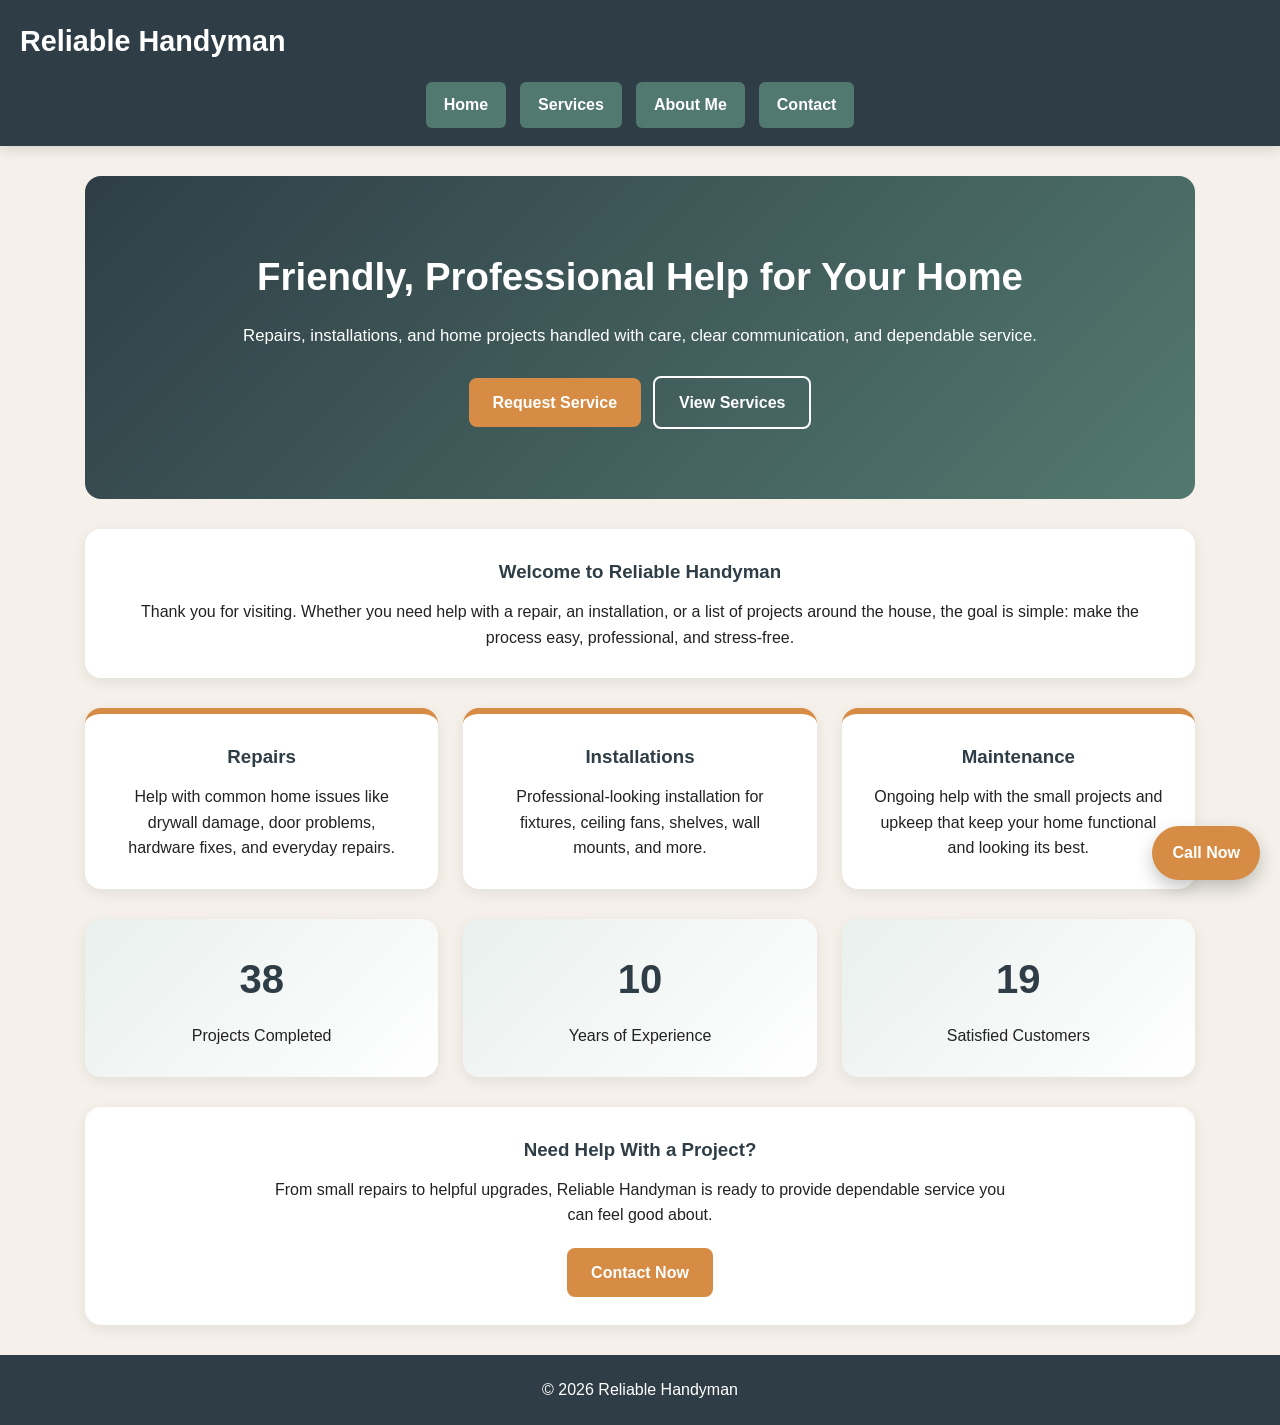
==== index.html @ 0f682077 "handymantemplate" ====
<!DOCTYPE html>
<html lang="en">
<head>
    <meta charset="UTF-8">
    <meta name="viewport" content="width=device-width, initial-scale=1.0">
    <title>Reliable Handyman | Home</title>
    <meta name="description" content="Reliable handyman services for repairs, installations, and home projects.">
    <link rel="stylesheet" href="styles/main.css">
    <script src="js/main.js" defer></script>
</head>
<body>
    <header>
        <div class="header-top">
            <div class="logo">
                <h1>Reliable Handyman</h1>
            </div>

            <button id="menu-button" aria-label="Open navigation menu">Menu</button>
        </div>

        <nav id="nav-menu">
            <a href="index.html">Home</a>
            <a href="services.html">Services</a>
            <a href="about.html">About Me</a>
            <a href="contact.html">Contact</a>
        </nav>
    </header>

    <main>
        <section class="hero reveal">
            <div class="hero-content">
                <h2>Friendly, Professional Help for Your Home</h2>
                <p>
                    Repairs, installations, and home projects handled with care,
                    clear communication, and dependable service.
                </p>
                <div class="hero-buttons">
                    <a class="button" href="contact.html">Request Service</a>
                    <a class="button button-outline-light" href="services.html">View Services</a>
                </div>
            </div>
        </section>

        <section class="intro-box reveal">
            <h3>Welcome to Reliable Handyman</h3>
            <p>
                Thank you for visiting. Whether you need help with a repair, an installation,
                or a list of projects around the house, the goal is simple:
                make the process easy, professional, and stress-free.
            </p>
        </section>

        <section class="home-cards reveal">
            <div class="home-card">
                <h3>Repairs</h3>
                <p>
                    Help with common home issues like drywall damage, door problems,
                    hardware fixes, and everyday repairs.
                </p>
            </div>

            <div class="home-card">
                <h3>Installations</h3>
                <p>
                    Professional-looking installation for fixtures, ceiling fans,
                    shelves, wall mounts, and more.
                </p>
            </div>

            <div class="home-card">
                <h3>Maintenance</h3>
                <p>
                    Ongoing help with the small projects and upkeep that keep your
                    home functional and looking its best.
                </p>
            </div>
        </section>

        <section class="stats-section reveal">
            <div class="stat-box">
                <h3 class="counter" data-target="150">0</h3>
                <p>Projects Completed</p>
            </div>

            <div class="stat-box">
                <h3 class="counter" data-target="10">0</h3>
                <p>Years of Experience</p>
            </div>

            <div class="stat-box">
                <h3 class="counter" data-target="100">0</h3>
                <p>Satisfied Customers</p>
            </div>
        </section>

        <section class="cta-box reveal">
            <h3>Need Help With a Project?</h3>
            <p>
                From small repairs to helpful upgrades, Reliable Handyman is ready
                to provide dependable service you can feel good about.
            </p>
            <a class="button" href="contact.html">Contact Now</a>
        </section>
    </main>

    <footer>
        <p>&copy; 2026 Reliable Handyman</p>
    </footer>

    <a href="tel:5551234567" class="floating-call">Call Now</a>
</body>
</html>
---- styles/main.css ----
* {
    margin: 0;
    padding: 0;
    box-sizing: border-box;
}

html {
    scroll-behavior: smooth;
}

body {
    font-family: Arial, sans-serif;
    background-color: #f5f1ea;
    color: #222222;
    line-height: 1.6;
}

/* HEADER */
header {
    position: sticky;
    top: 0;
    z-index: 1000;
    background-color: #2f3e46;
    color: white;
    box-shadow: 0 4px 12px rgba(0, 0, 0, 0.12);
}

.header-top {
    display: flex;
    justify-content: space-between;
    align-items: center;
    padding: 18px 20px;
}

.logo h1 {
    font-size: 1.8rem;
}

#menu-button {
    background-color: #d68c45;
    color: white;
    border: none;
    padding: 10px 18px;
    font-size: 1rem;
    border-radius: 6px;
    cursor: pointer;
}

#menu-button:hover {
    background-color: #b97333;
}

nav {
    display: none;
    padding: 0 20px 18px;
}

nav a {
    display: block;
    text-decoration: none;
    color: white;
    background-color: #52796f;
    padding: 12px;
    border-radius: 6px;
    margin-top: 10px;
    font-weight: bold;
    text-align: center;
}

nav a:hover {
    background-color: #3d5a52;
}

/* MAIN */
main {
    max-width: 1150px;
    margin: 30px auto;
    padding: 0 20px;
}

/* HERO SECTIONS */
.hero,
.page-hero {
    background: linear-gradient(135deg, #2f3e46, #52796f);
    color: white;
    text-align: center;
    padding: 70px 20px;
    border-radius: 16px;
    margin-bottom: 30px;
}

.hero h2,
.page-hero h2 {
    font-size: 2.4rem;
    margin-bottom: 15px;
}

.hero p,
.page-hero p {
    max-width: 800px;
    margin: 0 auto 25px auto;
    font-size: 1.05rem;
    line-height: 1.7;
}

.hero-buttons {
    display: flex;
    flex-direction: column;
    gap: 12px;
    align-items: center;
}

/* BUTTONS */
.button {
    display: inline-block;
    background-color: #d68c45;
    color: white;
    text-decoration: none;
    padding: 12px 24px;
    border-radius: 8px;
    font-weight: bold;
    transition: background-color 0.3s ease, transform 0.3s ease;
}

.button:hover {
    background-color: #b97333;
    transform: translateY(-2px);
}

.button-outline-light {
    background-color: transparent;
    border: 2px solid white;
}

.button-outline-light:hover {
    background-color: rgba(255, 255, 255, 0.12);
}

/* GENERAL BOXES */
.intro-box,
.cta-box,
.info-box,
.form-box,
.process-section,
.stat-box,
.home-card {
    background-color: white;
    border-radius: 16px;
    padding: 28px;
    box-shadow: 0 4px 14px rgba(0, 0, 0, 0.08);
}

.intro-box,
.cta-box,
.process-section {
    margin-bottom: 30px;
}

.intro-box,
.cta-box {
    text-align: center;
}

.intro-box h3,
.cta-box h3,
.info-box h3,
.form-box h3,
.process-section h3,
.home-card h3,
.stat-box h3 {
    color: #2f3e46;
    margin-bottom: 12px;
}

.cta-box p {
    max-width: 760px;
    margin: 0 auto 20px auto;
}

/* HOME CARDS */
.home-cards {
    display: grid;
    grid-template-columns: 1fr;
    gap: 25px;
    margin-bottom: 30px;
}

.home-card {
    text-align: center;
    border-top: 6px solid #d68c45;
    transition: transform 0.35s ease, box-shadow 0.35s ease;
}

.home-card:hover {
    transform: translateY(-8px);
    box-shadow: 0 10px 20px rgba(0, 0, 0, 0.14);
}

/* SERVICES GRID */
.services-grid {
    display: grid;
    grid-template-columns: 1fr;
    gap: 25px;
    margin-bottom: 30px;
}

.service-card {
    display: block;
    text-decoration: none;
    color: #222222;
    background-color: white;
    border-radius: 16px;
    padding: 28px;
    box-shadow: 0 4px 14px rgba(0, 0, 0, 0.08);
    border-top: 6px solid #d68c45;
    transition: transform 0.4s ease, box-shadow 0.4s ease;
}

.service-card h3 {
    color: #2f3e46;
    margin-bottom: 12px;
}

.service-card:hover {
    transform: translateY(-10px) scale(1.03);
    box-shadow: 0 12px 25px rgba(0, 0, 0, 0.15);
}

/* STATS */
.stats-section {
    display: grid;
    grid-template-columns: 1fr;
    gap: 25px;
    margin-bottom: 30px;
}

.stat-box {
    text-align: center;
    background: linear-gradient(135deg, #e9f0ed, #ffffff);
}

.counter {
    font-size: 2.5rem;
    color: #d68c45;
}

/* PROCESS */
.process-grid {
    display: grid;
    grid-template-columns: 1fr;
    gap: 20px;
    margin-top: 20px;
}

.process-card {
    background-color: #f7f7f7;
    border-radius: 14px;
    padding: 24px;
    text-align: center;
}

.process-card h4 {
    color: #2f3e46;
    margin-bottom: 10px;
}

.step-number {
    display: inline-flex;
    align-items: center;
    justify-content: center;
    width: 46px;
    height: 46px;
    border-radius: 50%;
    background-color: #d68c45;
    color: white;
    font-weight: bold;
    margin-bottom: 14px;
}

/* TWO COLUMN GRID */
.two-column-grid {
    display: grid;
    grid-template-columns: 1fr;
    gap: 25px;
    margin-bottom: 30px;
}

.info-box ul {
    margin-left: 20px;
    margin-top: 10px;
}

.info-box li {
    margin-bottom: 10px;
}

/* CONTACT */
.contact-grid {
    display: grid;
    grid-template-columns: 1fr;
    gap: 25px;
    margin-bottom: 30px;
}

.sidebar-boxes {
    display: grid;
    gap: 20px;
}

form {
    margin-top: 18px;
}

.form-row {
    display: grid;
    grid-template-columns: 1fr;
    gap: 18px;
}

.form-group {
    display: flex;
    flex-direction: column;
    margin-bottom: 18px;
}

.form-group label {
    font-weight: bold;
    margin-bottom: 8px;
    color: #2f3e46;
}

.form-group input,
.form-group select,
.form-group textarea {
    padding: 14px;
    border: 1px solid #cccccc;
    border-radius: 8px;
    font-size: 1rem;
    font-family: Arial, sans-serif;
    background-color: #fafafa;
}

.form-group input:focus,
.form-group select:focus,
.form-group textarea:focus {
    outline: none;
    border-color: #52796f;
    background-color: white;
}

.submit-button {
    width: 100%;
    padding: 14px;
    border: none;
    background-color: #d68c45;
    color: white;
    font-size: 1rem;
    font-weight: bold;
    border-radius: 8px;
    cursor: pointer;
}

.submit-button:hover {
    background-color: #b97333;
}

#form-message {
    margin-top: 14px;
    font-weight: bold;
    color: #2f3e46;
}

/* REVEAL ANIMATION */
.reveal {
    opacity: 0;
    transform: translateY(40px);
    transition: opacity 0.8s ease, transform 0.8s ease;
}

.reveal.active {
    opacity: 1;
    transform: translateY(0);
}

/* FOOTER */
footer {
    background-color: #2f3e46;
    color: white;
    text-align: center;
    padding: 22px;
    margin-top: 30px;
}

/* FLOATING CALL BUTTON */
.floating-call {
    position: fixed;
    right: 20px;
    bottom: 20px;
    background-color: #d68c45;
    color: white;
    text-decoration: none;
    padding: 14px 20px;
    border-radius: 999px;
    font-weight: bold;
    box-shadow: 0 8px 18px rgba(0, 0, 0, 0.22);
    z-index: 999;
    transition: background-color 0.3s ease, transform 0.3s ease;
}

.floating-call:hover {
    background-color: #b97333;
    transform: translateY(-3px);
}

/* RESPONSIVE */
@media screen and (min-width: 768px) {
    #menu-button {
        display: none;
    }

    nav {
        display: flex !important;
        justify-content: center;
        gap: 14px;
        padding: 0 20px 18px;
    }

    nav a {
        margin-top: 0;
        width: auto;
        padding: 10px 18px;
    }

    .hero-buttons {
        flex-direction: row;
        justify-content: center;
    }

    .home-cards,
    .stats-section,
    .services-grid,
    .process-grid {
        grid-template-columns: repeat(3, 1fr);
    }

    .two-column-grid {
        grid-template-columns: 1fr 1fr;
    }

    .contact-grid {
        grid-template-columns: 2fr 1fr;
        align-items: start;
    }

    .form-row {
        grid-template-columns: 1fr 1fr;
    }
}
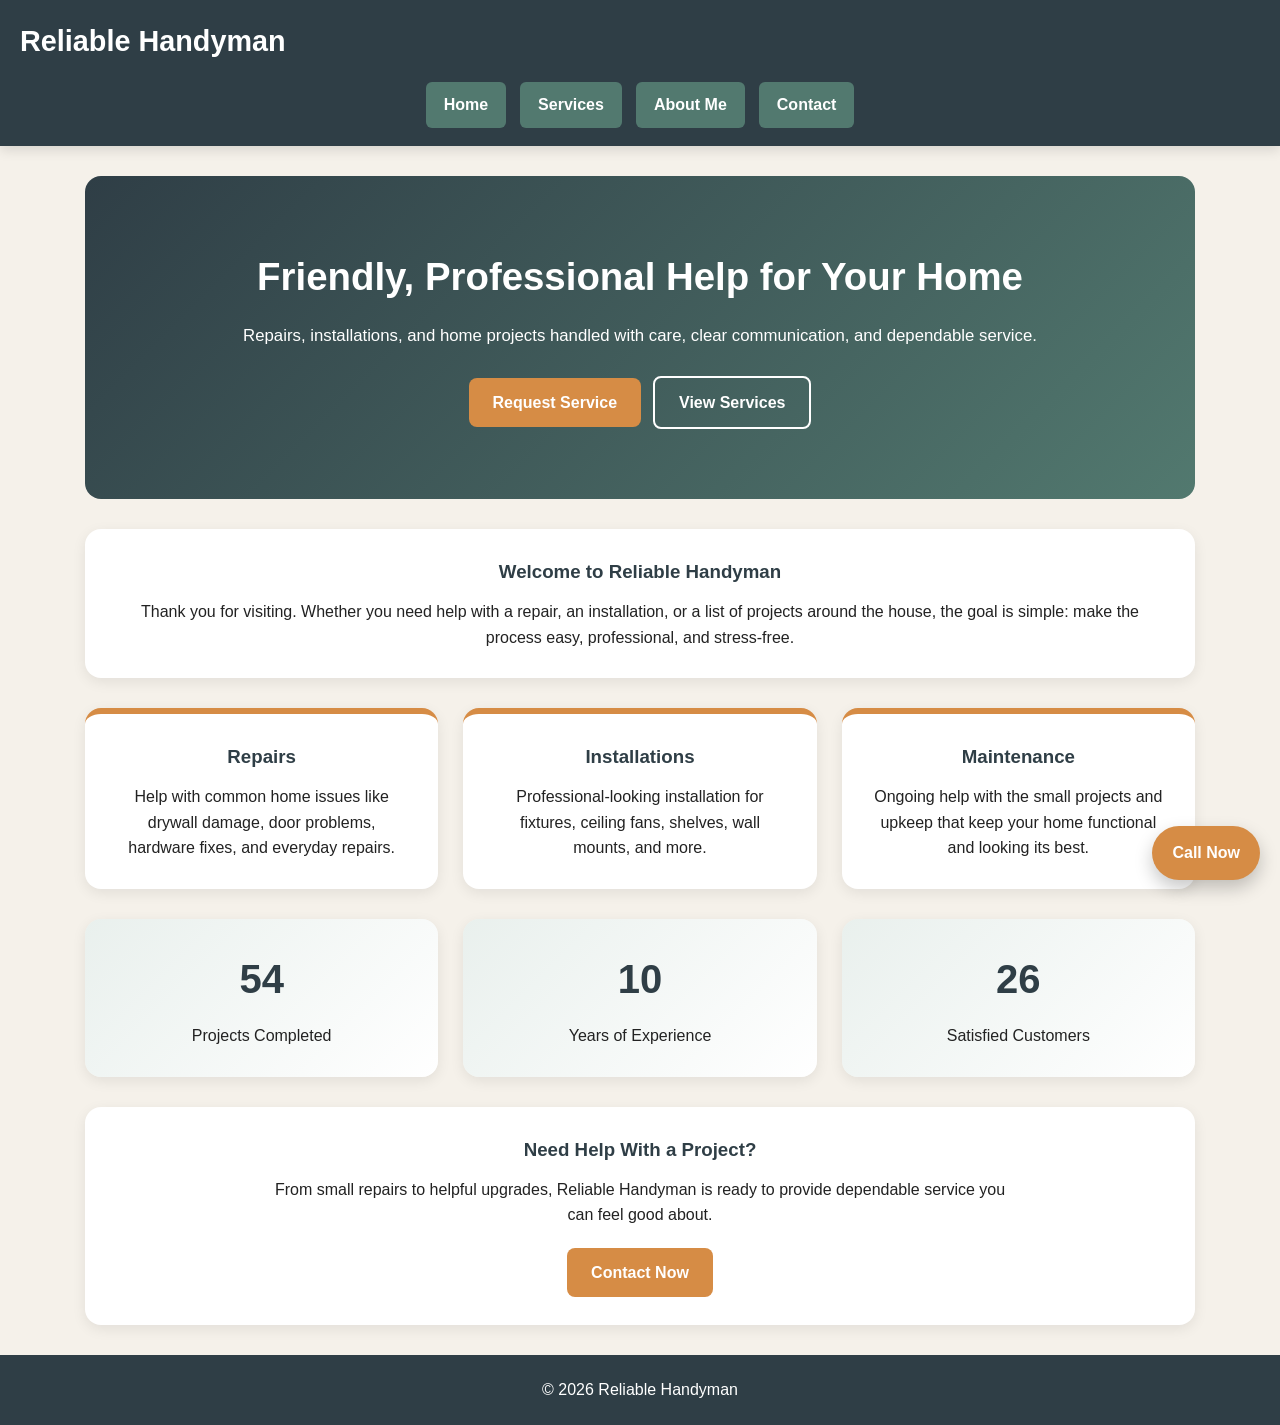
==== commit 16ad1ed6: "phone" ====
--- a/index.html
+++ b/index.html
@@ -107,6 +107,6 @@
         <p>&copy; 2026 Reliable Handyman</p>
     </footer>
 
-    <a href="tel:5551234567" class="floating-call">Call Now</a>
+    <a href="tel:4805997341" class="floating-call">Call Now</a>
 </body>
 </html>
